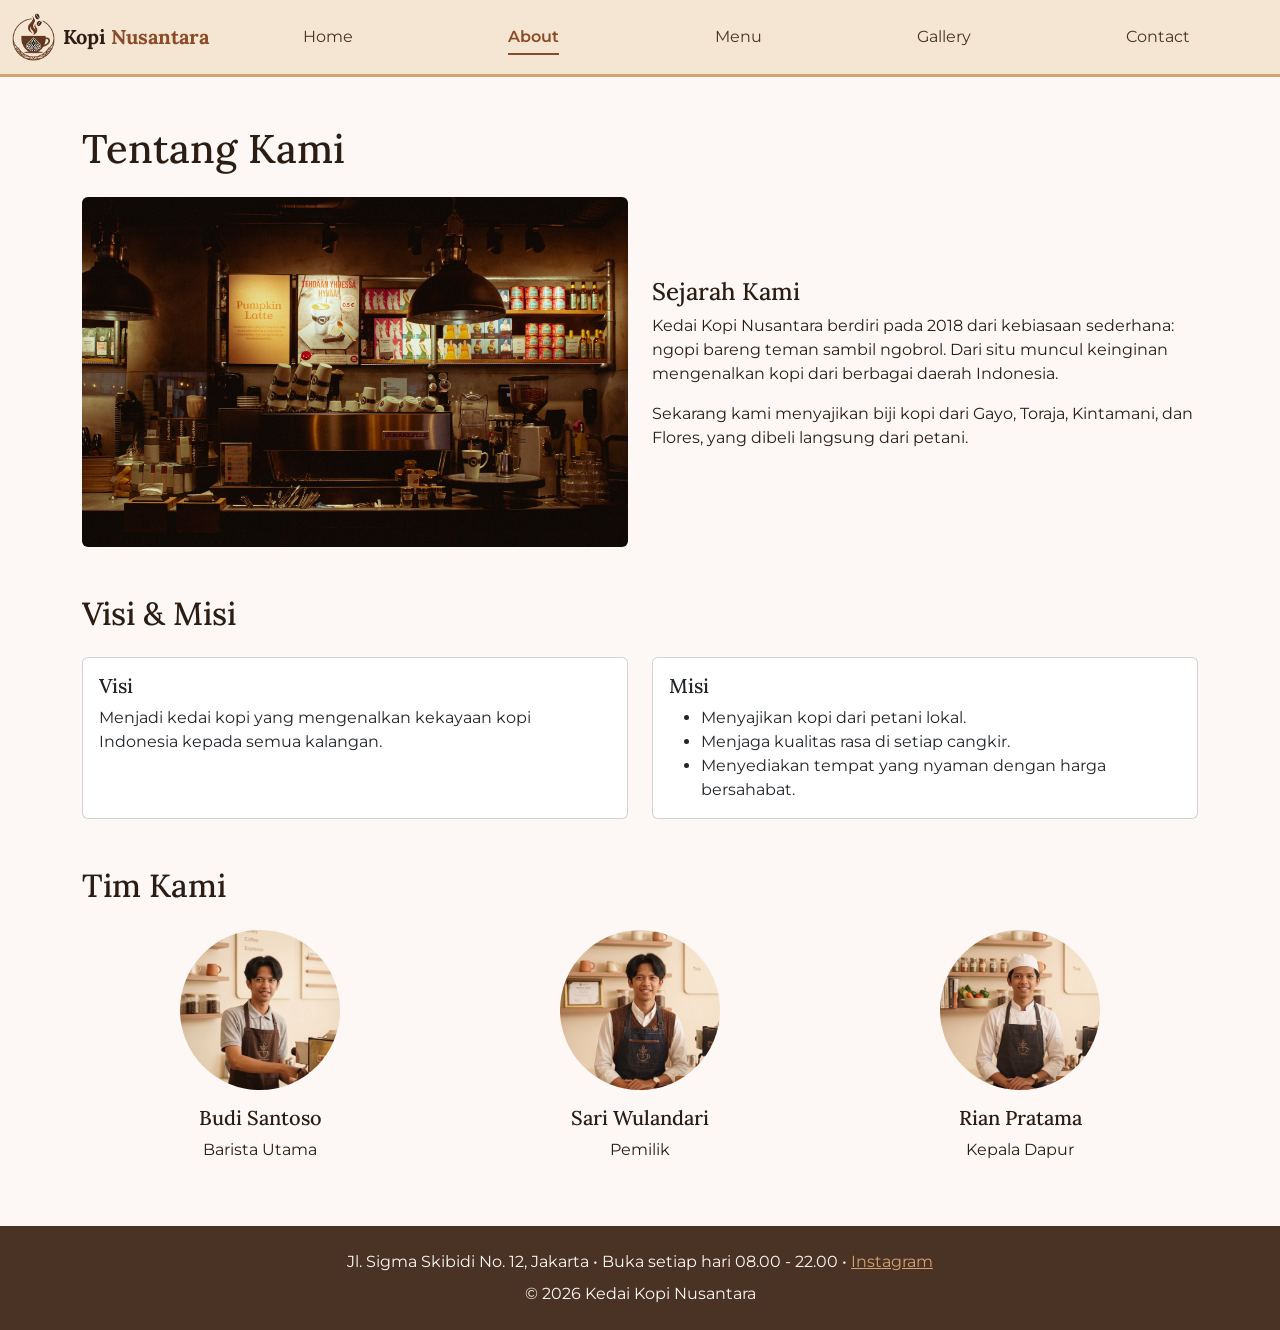
==== about.html @ a3f65011 "lagi di about" ====
<!doctype html>
<html lang="en">
  <head>
    <meta charset="UTF-8" />
    <meta name="viewport" content="width=device-width, initial-scale=1.0" />
    <link
      href="https://cdn.jsdelivr.net/npm/bootstrap@5.3.3/dist/css/bootstrap.min.css"
      rel="stylesheet"
    />
    <link rel="preconnect" href="https://fonts.googleapis.com" />
    <link rel="preconnect" href="https://fonts.gstatic.com" crossorigin />
    <link
      href="https://fonts.googleapis.com/css2?family=Lora:wght@600;700&family=Montserrat:wght@400;600&display=swap"
      rel="stylesheet"
    />
    <link href="style.css" rel="stylesheet" />
    <title>About Us - Kedai Kopi Nusantara</title>
  </head>
  <body>
    <header>
      <nav class="navbar navbar-expand-lg navbar-kopi">
        <div class="container-fluid">
          <a class="navbar-brand d-flex align-items-center" href="index.html">
            <img
              src="assets/logo-kopi.png"
              alt="Logo Kedai Kopi Nusantara"
              height="48"
              class="me-2"
            />
            <span class="brand-kopi"
              >Kopi <span class="brand-nusantara">Nusantara</span></span
            >
          </a>
          <button
            class="navbar-toggler"
            type="button"
            data-bs-toggle="collapse"
            data-bs-target="#navbarNav"
            aria-controls="navbarNav"
            aria-expanded="false"
            aria-label="Toggle navigation"
          >
            <span class="navbar-toggler-icon"></span>
          </button>
          <div class="collapse navbar-collapse" id="navbarNav">
            <ul class="navbar-nav w-100 justify-content-lg-around">
              <li class="nav-item">
                <a class="nav-link" href="index.html">Home</a>
              </li>
              <li class="nav-item">
                <a class="nav-link active" aria-current="page" href="about.html"
                  >About</a
                >
              </li>
              <li class="nav-item">
                <a class="nav-link" href="menu.html">Menu</a>
              </li>
              <li class="nav-item">
                <a class="nav-link" href="gallery.html">Gallery</a>
              </li>
              <li class="nav-item">
                <a class="nav-link" href="contact.html">Contact</a>
              </li>
            </ul>
          </div>
        </div>
      </nav>
    </header>

    <main>
      <section class="py-5">
        <div class="container">
          <h1 class="mb-4">Tentang Kami</h1>
          <div class="row g-4 align-items-center">
            <div class="col-12 col-xl-6">
              <img
                src="assets/interior-kafe.jpg"
                class="foto-about rounded"
                alt="Interior kedai dengan meja kayu dan lampu gantung"
              />
            </div>
            <div class="col-12 col-xl-6">
              <h2 class="h4">Sejarah Kami</h2>
              <p>
                Kedai Kopi Nusantara berdiri pada 2018 dari kebiasaan sederhana:
                ngopi bareng teman sambil ngobrol. Dari situ muncul keinginan
                mengenalkan kopi dari berbagai daerah Indonesia.
              </p>
              <p>
                Sekarang kami menyajikan biji kopi dari Gayo, Toraja, Kintamani,
                dan Flores, yang dibeli langsung dari petani.
              </p>
            </div>
          </div>
        </div>
      </section>

      <section class="pb-5">
        <div class="container">
          <h2 class="mb-4">Visi &amp; Misi</h2>
          <div class="row g-4">
            <div class="col-12 col-md-6">
              <article class="card h-100">
                <div class="card-body">
                  <h3 class="h5 card-title">Visi</h3>
                  <p class="card-text">
                    Menjadi kedai kopi yang mengenalkan kekayaan kopi Indonesia
                    kepada semua kalangan.
                  </p>
                </div>
              </article>
            </div>
            <div class="col-12 col-md-6">
              <article class="card h-100">
                <div class="card-body">
                  <h3 class="h5 card-title">Misi</h3>
                  <ul class="mb-0">
                    <li>Menyajikan kopi dari petani lokal.</li>
                    <li>Menjaga kualitas rasa di setiap cangkir.</li>
                    <li>
                      Menyediakan tempat yang nyaman dengan harga bersahabat.
                    </li>
                  </ul>
                </div>
              </article>
            </div>
          </div>
        </div>
      </section>

      <section class="pb-5">
        <div class="container">
          <h2 class="mb-4">Tim Kami</h2>
          <div class="row g-4">
            <div class="col-12 col-md-4">
              <article class="text-center">
                <img
                  src="assets/barista-raffi.png"
                  class="foto-tim rounded-circle mb-3"
                  alt="Barista pria tersenyum sambil menyeduh kopi"
                />
                <h3 class="h5">Budi Santoso</h3>
                <p>Barista Utama</p>
              </article>
            </div>
            <div class="col-12 col-md-4">
              <article class="text-center">
                <img
                  src="assets/pemilik-kafe.png"
                  class="foto-tim rounded-circle mb-3"
                  alt="Foto perempuan memakai apron di dalam kedai"
                />
                <h3 class="h5">Sari Wulandari</h3>
                <p>Pemilik</p>
              </article>
            </div>
            <div class="col-12 col-md-4">
              <article class="text-center">
                <img
                  src="assets/kepala-dapur.jpeg"
                  class="foto-tim rounded-circle mb-3"
                  alt="Pria memegang cangkir kopi di depan meja kasir"
                />
                <h3 class="h5">Rian Pratama</h3>
                <p>Kepala Dapur</p>
              </article>
            </div>
          </div>
        </div>
      </section>
    </main>

    <footer class="footer-kopi text-center py-4">
      <div class="container">
        <p class="mb-2">
          Jl. Sigma Skibidi No. 12, Jakarta &bull; Buka setiap hari 08.00 -
          22.00 &bull;
          <a href="https://www.instagram.com/" class="link-footer">Instagram</a>
        </p>
        <p class="mb-0">&copy; 2026 Kedai Kopi Nusantara</p>
      </div>
    </footer>

    <script src="https://cdn.jsdelivr.net/npm/bootstrap@5.3.3/dist/js/bootstrap.bundle.min.js"></script>
  </body>
</html>
---- style.css ----
body {
  background-color: #fdf8f5;
  color: #2b1d14;
  font-family: "Montserrat", sans-serif;
}

h1,
h2,
h3,
h4,
h5,
.navbar-brand {
  font-family: "Lora", serif;
}

.hero {
  min-height: 400px;
  display: flex;
  align-items: center;
  justify-content: center;
  background-color: #6f4e37;
  background-image:
    linear-gradient(rgba(43, 29, 20, 0.6), rgba(43, 29, 20, 0.6)),
    url("assets/hero.jpg");
  background-size: cover;
  background-position: center;
}

.btn-kopi {
  background-color: #d4a373;
  color: #2b1d14;
  border: none;
  transition: background-color 0.3s;
}

.btn-kopi:hover {
  background-color: #b98555;
  color: #2b1d14;
}

.card-img-top {
  height: 200px;
  object-fit: cover;
}

.footer-kopi {
  background-color: #4a3324;
  color: #fdf8f5;
}

.link-footer {
  color: #d4a373;
}

.link-footer:hover {
  color: #fdf8f5;
}

.navbar-kopi {
  background-color: #f5e6d3;
  border-bottom: 3px solid #d4a373;
}

.brand-kopi {
  color: #2b1d14;
  font-weight: 700;
}

.brand-nusantara {
  color: #8a4b26;
}

.navbar-kopi .nav-link {
  color: #4a3324;
  position: relative;
  transition: color 0.3s;
}

.navbar-kopi .nav-link:hover {
  color: #8a4b26;
}

.navbar-kopi .nav-link.active {
  color: #8a4b26;
  font-weight: 600;
}

@media (min-width: 992px) {
  .navbar-kopi .nav-link::after {
    content: "";
    position: absolute;
    left: 0.5rem;
    right: 0.5rem;
    bottom: 2px;
    height: 2px;
    background-color: #8a4b26;
    transform: scaleX(0);
    transition: transform 0.3s;
  }

  .navbar-kopi .nav-link:hover::after,
  .navbar-kopi .nav-link.active::after {
    transform: scaleX(1);
  }
}

.foto-about {
  width: 100%;
  height: 350px;
  object-fit: cover;
}

.foto-tim {
  width: 160px;
  height: 160px;
  object-fit: cover;
}
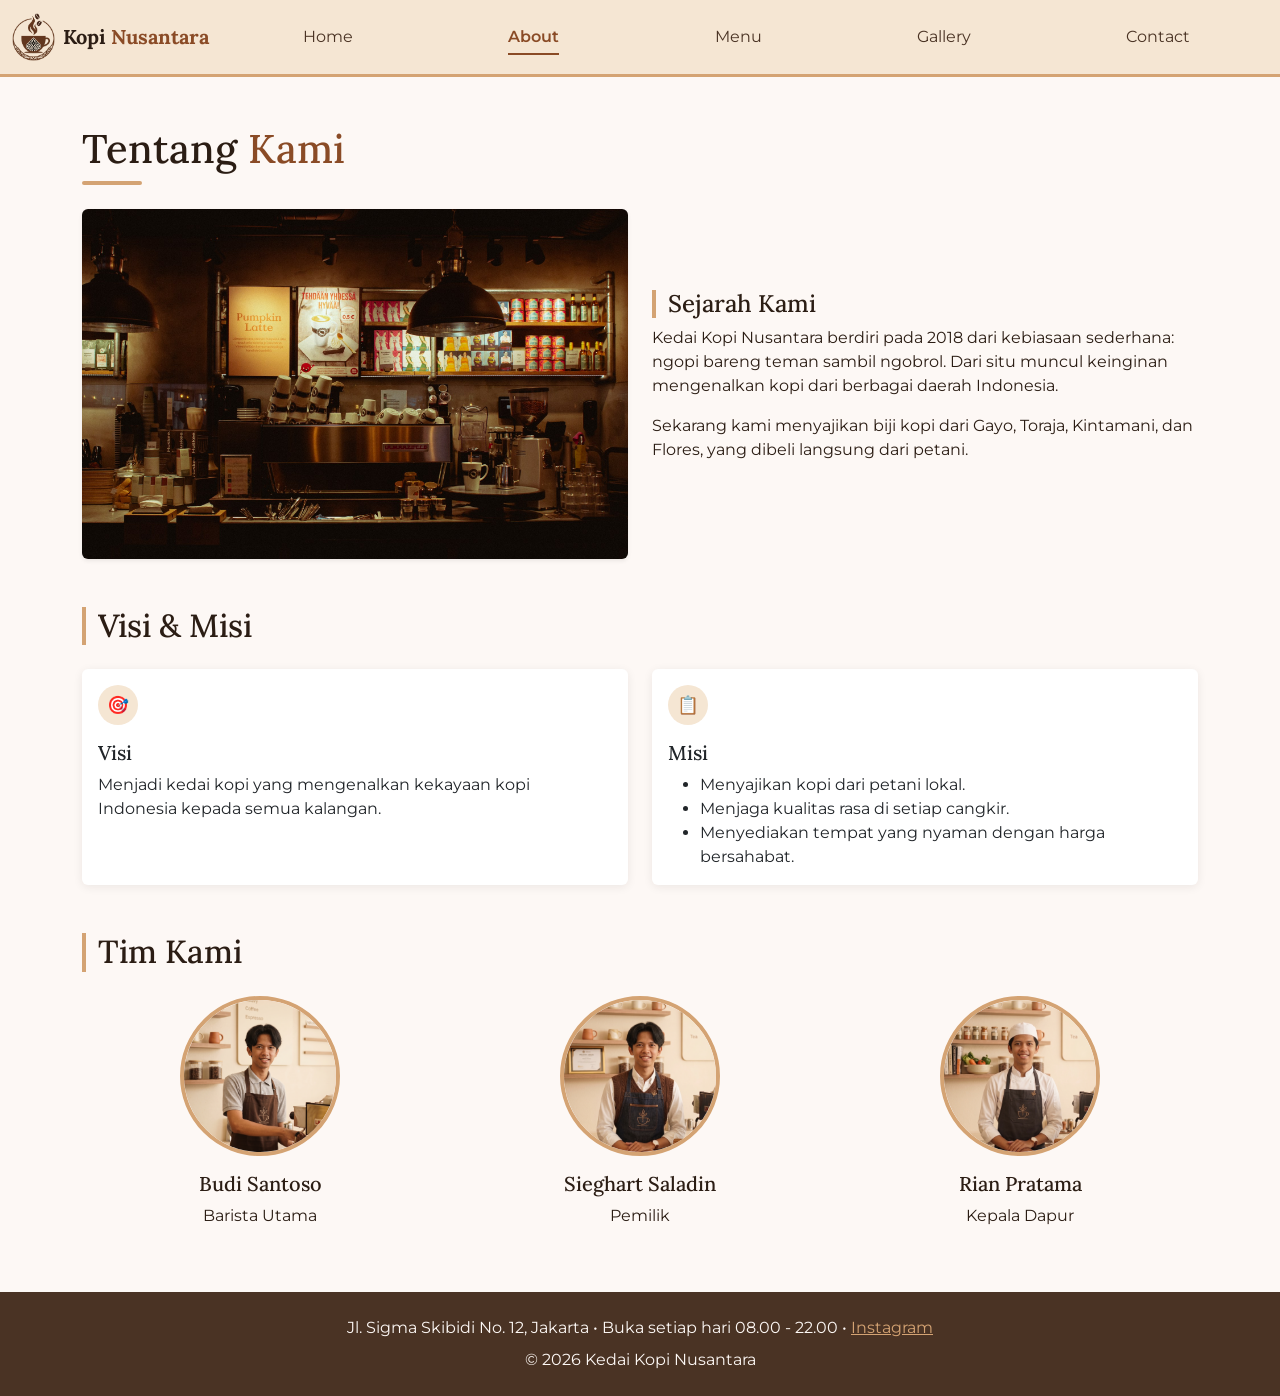
==== commit 682a671c: "Tamat? #1" ====
--- a/about.html
+++ b/about.html
@@ -15,6 +15,7 @@
     />
     <link href="style.css" rel="stylesheet" />
     <title>About Us - Kedai Kopi Nusantara</title>
+    <link rel="icon" type="image/png" href="assets/logo-kopi.png" />
   </head>
   <body>
     <header>
@@ -70,17 +71,18 @@
     <main>
       <section class="py-5">
         <div class="container">
-          <h1 class="mb-4">Tentang Kami</h1>
+          <h1 class="mb-2">Tentang <span class="teks-aksen">Kami</span></h1>
+          <div class="garis-aksen mb-4"></div>
           <div class="row g-4 align-items-center">
             <div class="col-12 col-xl-6">
               <img
                 src="assets/interior-kafe.jpg"
-                class="foto-about rounded"
+                class="foto-about rounded shadow-sm"
                 alt="Interior kedai dengan meja kayu dan lampu gantung"
               />
             </div>
             <div class="col-12 col-xl-6">
-              <h2 class="h4">Sejarah Kami</h2>
+              <h2 class="h4 judul-sub">Sejarah Kami</h2>
               <p>
                 Kedai Kopi Nusantara berdiri pada 2018 dari kebiasaan sederhana:
                 ngopi bareng teman sambil ngobrol. Dari situ muncul keinginan
@@ -97,11 +99,12 @@
 
       <section class="pb-5">
         <div class="container">
-          <h2 class="mb-4">Visi &amp; Misi</h2>
+          <h2 class="mb-4 judul-sub">Visi &amp; Misi</h2>
           <div class="row g-4">
             <div class="col-12 col-md-6">
               <article class="card h-100">
                 <div class="card-body">
+                  <div class="ikon-kontak mb-3">🎯</div>
                   <h3 class="h5 card-title">Visi</h3>
                   <p class="card-text">
                     Menjadi kedai kopi yang mengenalkan kekayaan kopi Indonesia
@@ -113,6 +116,7 @@
             <div class="col-12 col-md-6">
               <article class="card h-100">
                 <div class="card-body">
+                  <div class="ikon-kontak mb-3">📋</div>
                   <h3 class="h5 card-title">Misi</h3>
                   <ul class="mb-0">
                     <li>Menyajikan kopi dari petani lokal.</li>
@@ -130,7 +134,7 @@
 
       <section class="pb-5">
         <div class="container">
-          <h2 class="mb-4">Tim Kami</h2>
+          <h2 class="mb-4 judul-sub">Tim Kami</h2>
           <div class="row g-4">
             <div class="col-12 col-md-4">
               <article class="text-center">
@@ -148,9 +152,9 @@
                 <img
                   src="assets/pemilik-kafe.png"
                   class="foto-tim rounded-circle mb-3"
-                  alt="Foto perempuan memakai apron di dalam kedai"
+                  alt="Pria pemilik kedai kopi Nusantara"
                 />
-                <h3 class="h5">Sari Wulandari</h3>
+                <h3 class="h5">Sieghart Saladin</h3>
                 <p>Pemilik</p>
               </article>
             </div>
@@ -159,7 +163,7 @@
                 <img
                   src="assets/kepala-dapur.jpeg"
                   class="foto-tim rounded-circle mb-3"
-                  alt="Pria memegang cangkir kopi di depan meja kasir"
+                  alt="Pria dengan baju putih yang menunjukan kesopanan"
                 />
                 <h3 class="h5">Rian Pratama</h3>
                 <p>Kepala Dapur</p>
--- a/style.css
+++ b/style.css
@@ -114,4 +114,67 @@
   width: 160px;
   height: 160px;
   object-fit: cover;
+  border: 4px solid #d4a373;
 }
+
+.foto-galeri {
+  width: 100%;
+  height: 220px;
+  object-fit: cover;
+}
+
+.garis-aksen {
+  width: 60px;
+  height: 4px;
+  background-color: #d4a373;
+  border-radius: 2px;
+}
+
+.ikon-kontak {
+  width: 40px;
+  height: 40px;
+  min-width: 40px;
+  border-radius: 50%;
+  background-color: #f5e6d3;
+  display: flex;
+  align-items: center;
+  justify-content: center;
+  font-size: 1.1rem;
+}
+
+.card {
+  border: none;
+  box-shadow: 0 2px 10px rgba(43, 29, 20, 0.08);
+}
+
+.form-control:focus {
+  border-color: #d4a373;
+  box-shadow: 0 0 0 0.2rem rgba(212, 163, 115, 0.25);
+}
+
+.bingkai-galeri {
+  overflow: hidden;
+  border-radius: 0.5rem;
+  box-shadow: 0 2px 10px rgba(43, 29, 20, 0.1);
+}
+
+.foto-galeri {
+  width: 100%;
+  height: 220px;
+  object-fit: cover;
+  transition: transform 0.4s;
+  display: block;
+}
+
+.bingkai-galeri:hover .foto-galeri {
+  transform: scale(1.08);
+}
+
+.teks-aksen {
+  color: #8a4b26;
+}
+
+.judul-sub {
+  padding-left: 0.75rem;
+  border-left: 4px solid #d4a373;
+}
